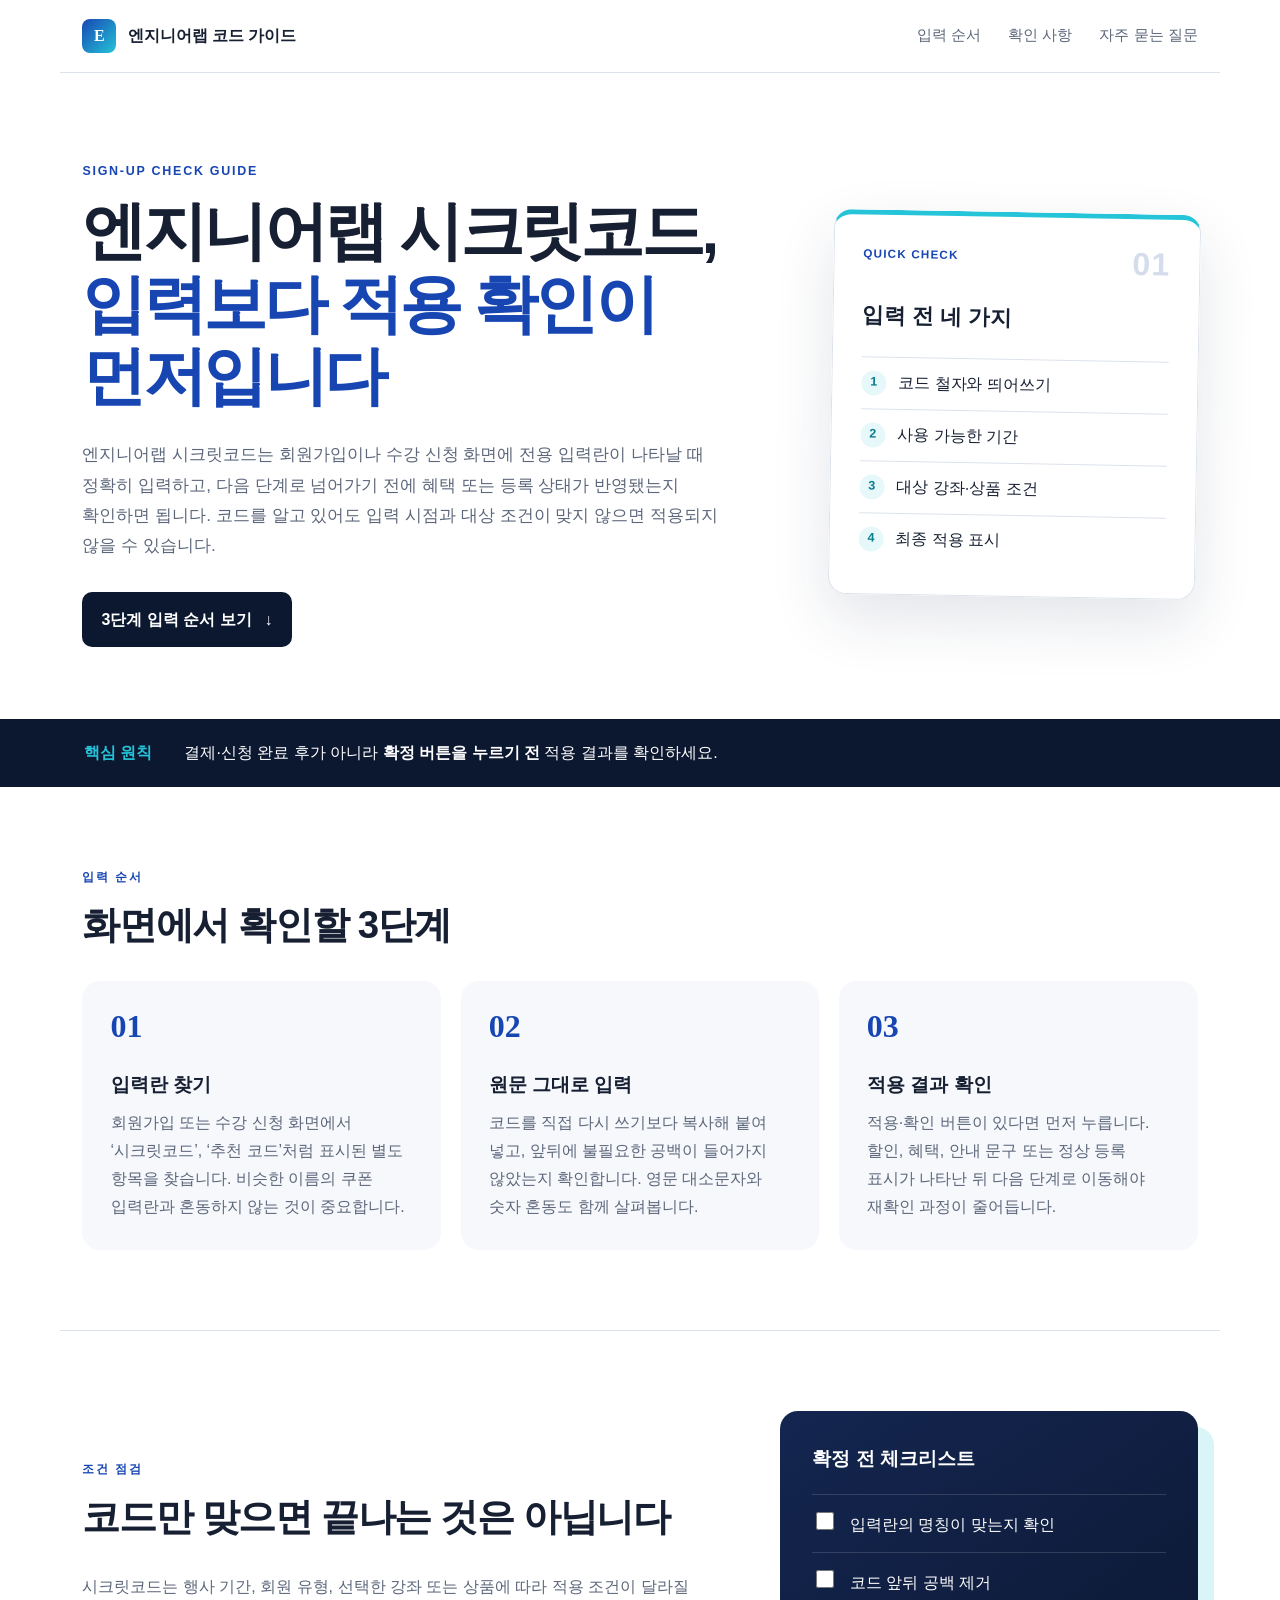
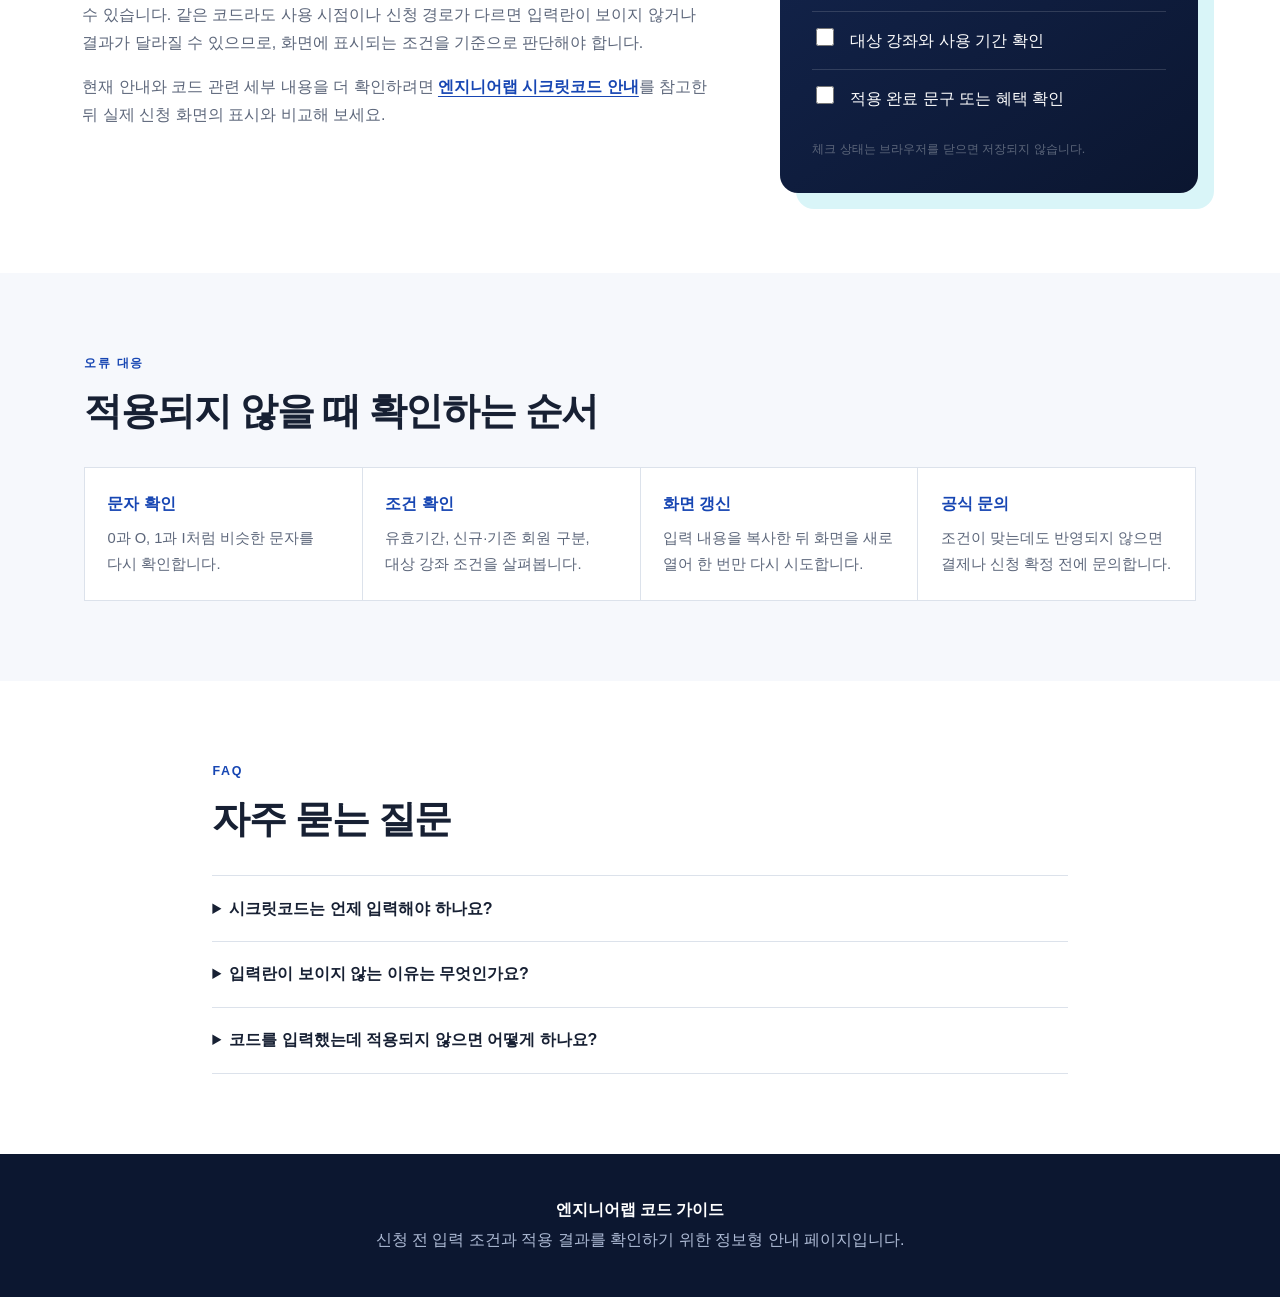
==== index.html @ 51b195df "Add files via upload" ====
<!doctype html>
<html lang="ko">
<head>
  <meta charset="utf-8">
  <meta name="viewport" content="width=device-width, initial-scale=1">
  <title>엔지니어랩 시크릿코드 입력 방법과 확인 순서</title>
  <meta name="description" content="엔지니어랩 시크릿코드를 어디에 입력하는지, 적용 여부는 어떻게 확인하는지, 입력 전에 살펴볼 조건과 오류 발생 시 점검 순서를 한눈에 정리했습니다.">
  <meta name="robots" content="index,follow,max-image-preview:large">
  <link rel="canonical" href="https://engineerlab-secret-code-guide.github.io/">
  <link rel="icon" href="favicon.svg" type="image/svg+xml">
  <meta property="og:type" content="website">
  <meta property="og:locale" content="ko_KR">
  <meta property="og:title" content="엔지니어랩 시크릿코드 입력 방법과 확인 순서">
  <meta property="og:description" content="시크릿코드 입력 위치부터 적용 확인, 오류 점검까지 필요한 순서만 정리했습니다.">
  <meta property="og:url" content="https://engineerlab-secret-code-guide.github.io/">
  <meta name="twitter:card" content="summary">
  <meta name="twitter:title" content="엔지니어랩 시크릿코드 입력 가이드">
  <meta name="twitter:description" content="입력 위치, 적용 확인, 주의사항을 순서대로 확인하세요.">
  <link rel="stylesheet" href="style.css">
  <script type="application/ld+json">
  {
    "@context":"https://schema.org",
    "@type":"WebPage",
    "name":"엔지니어랩 시크릿코드 입력 방법과 확인 순서",
    "url":"https://engineerlab-secret-code-guide.github.io/",
    "description":"엔지니어랩 시크릿코드의 입력 위치와 적용 확인 순서를 정리한 정보 페이지",
    "inLanguage":"ko-KR",
    "mainEntity":{"@type":"FAQPage","mainEntity":[
      {"@type":"Question","name":"시크릿코드는 언제 입력해야 하나요?","acceptedAnswer":{"@type":"Answer","text":"회원가입 또는 수강 신청 과정에서 전용 입력란이 표시될 때 입력합니다. 결제나 신청을 확정하기 전에 적용 상태를 먼저 확인하는 것이 안전합니다."}},
      {"@type":"Question","name":"코드를 입력했는데 적용되지 않으면 어떻게 하나요?","acceptedAnswer":{"@type":"Answer","text":"공백과 철자, 사용 기한, 대상 강좌와 회원 조건을 차례로 확인한 뒤 다시 입력합니다. 조건이 맞는데도 반영되지 않으면 확정 전에 공식 문의처로 확인합니다."}}
    ]}
  }
  </script>
</head>
<body>
  <a class="skip" href="#content">본문 바로가기</a>
  <header class="site-header">
    <a class="brand" href="/" aria-label="엔지니어랩 코드 가이드 홈">
      <span class="brand-mark">E</span><span>엔지니어랩 코드 가이드</span>
    </a>
    <nav aria-label="주요 메뉴">
      <a href="#steps">입력 순서</a><a href="#checks">확인 사항</a><a href="#faq">자주 묻는 질문</a>
    </nav>
  </header>

  <main id="content">
    <section class="hero">
      <div class="hero-copy">
        <p class="eyebrow">SIGN-UP CHECK GUIDE</p>
        <h1>엔지니어랩 시크릿코드,<br><em>입력보다 적용 확인이 먼저입니다</em></h1>
        <p class="lead">엔지니어랩 시크릿코드는 회원가입이나 수강 신청 화면에 전용 입력란이 나타날 때 정확히 입력하고, 다음 단계로 넘어가기 전에 혜택 또는 등록 상태가 반영됐는지 확인하면 됩니다. 코드를 알고 있어도 입력 시점과 대상 조건이 맞지 않으면 적용되지 않을 수 있습니다.</p>
        <a class="button" href="#steps">3단계 입력 순서 보기 <span aria-hidden="true">↓</span></a>
      </div>
      <aside class="quick-card" aria-label="빠른 확인 목록">
        <div class="card-top"><span>QUICK CHECK</span><strong>01</strong></div>
        <p>입력 전 네 가지</p>
        <ul>
          <li><span>1</span>코드 철자와 띄어쓰기</li>
          <li><span>2</span>사용 가능한 기간</li>
          <li><span>3</span>대상 강좌·상품 조건</li>
          <li><span>4</span>최종 적용 표시</li>
        </ul>
      </aside>
    </section>

    <section class="signal" aria-label="핵심 원칙">
      <strong>핵심 원칙</strong>
      <p>결제·신청 완료 후가 아니라 <b>확정 버튼을 누르기 전</b> 적용 결과를 확인하세요.</p>
    </section>

    <section class="section" id="steps">
      <div class="section-head"><p>입력 순서</p><h2>화면에서 확인할 3단계</h2></div>
      <div class="steps">
        <article><span class="num">01</span><h3>입력란 찾기</h3><p>회원가입 또는 수강 신청 화면에서 ‘시크릿코드’, ‘추천 코드’처럼 표시된 별도 항목을 찾습니다. 비슷한 이름의 쿠폰 입력란과 혼동하지 않는 것이 중요합니다.</p></article>
        <article><span class="num">02</span><h3>원문 그대로 입력</h3><p>코드를 직접 다시 쓰기보다 복사해 붙여 넣고, 앞뒤에 불필요한 공백이 들어가지 않았는지 확인합니다. 영문 대소문자와 숫자 혼동도 함께 살펴봅니다.</p></article>
        <article><span class="num">03</span><h3>적용 결과 확인</h3><p>적용·확인 버튼이 있다면 먼저 누릅니다. 할인, 혜택, 안내 문구 또는 정상 등록 표시가 나타난 뒤 다음 단계로 이동해야 재확인 과정이 줄어듭니다.</p></article>
      </div>
    </section>

    <section class="section split" id="checks">
      <div>
        <div class="section-head"><p>조건 점검</p><h2>코드만 맞으면 끝나는 것은 아닙니다</h2></div>
        <p>시크릿코드는 행사 기간, 회원 유형, 선택한 강좌 또는 상품에 따라 적용 조건이 달라질 수 있습니다. 같은 코드라도 사용 시점이나 신청 경로가 다르면 입력란이 보이지 않거나 결과가 달라질 수 있으므로, 화면에 표시되는 조건을 기준으로 판단해야 합니다.</p>
        <p>현재 안내와 코드 관련 세부 내용을 더 확인하려면 <a class="text-link" href="https://engineerlab-guide.netlify.app/secret-code/">엔지니어랩 시크릿코드 안내</a>를 참고한 뒤 실제 신청 화면의 표시와 비교해 보세요.</p>
      </div>
      <div class="check-panel">
        <h3>확정 전 체크리스트</h3>
        <label><input type="checkbox"> 입력란의 명칭이 맞는지 확인</label>
        <label><input type="checkbox"> 코드 앞뒤 공백 제거</label>
        <label><input type="checkbox"> 대상 강좌와 사용 기간 확인</label>
        <label><input type="checkbox"> 적용 완료 문구 또는 혜택 확인</label>
        <p>체크 상태는 브라우저를 닫으면 저장되지 않습니다.</p>
      </div>
    </section>

    <section class="section trouble">
      <div class="section-head"><p>오류 대응</p><h2>적용되지 않을 때 확인하는 순서</h2></div>
      <ol>
        <li><b>문자 확인</b><span>0과 O, 1과 I처럼 비슷한 문자를 다시 확인합니다.</span></li>
        <li><b>조건 확인</b><span>유효기간, 신규·기존 회원 구분, 대상 강좌 조건을 살펴봅니다.</span></li>
        <li><b>화면 갱신</b><span>입력 내용을 복사한 뒤 화면을 새로 열어 한 번만 다시 시도합니다.</span></li>
        <li><b>공식 문의</b><span>조건이 맞는데도 반영되지 않으면 결제나 신청 확정 전에 문의합니다.</span></li>
      </ol>
    </section>

    <section class="section faq" id="faq">
      <div class="section-head"><p>FAQ</p><h2>자주 묻는 질문</h2></div>
      <details><summary>시크릿코드는 언제 입력해야 하나요?</summary><p>회원가입 또는 수강 신청 과정에서 전용 입력란이 표시될 때 입력합니다. 결제나 신청을 확정하기 전에 적용 상태를 확인하세요.</p></details>
      <details><summary>입력란이 보이지 않는 이유는 무엇인가요?</summary><p>신청 경로, 회원 상태, 선택한 강좌 또는 진행 중인 혜택에 따라 입력란이 나타나는 단계가 다를 수 있습니다. 현재 화면의 안내를 먼저 확인하세요.</p></details>
      <details><summary>코드를 입력했는데 적용되지 않으면 어떻게 하나요?</summary><p>공백과 철자, 사용 기한, 대상 조건을 순서대로 확인합니다. 조건이 맞는데도 반영되지 않으면 최종 확정 전에 공식 문의처로 확인하는 편이 안전합니다.</p></details>
    </section>
  </main>

  <footer><p>엔지니어랩 코드 가이드</p><p>신청 전 입력 조건과 적용 결과를 확인하기 위한 정보형 안내 페이지입니다.</p></footer>
</body>
</html>
---- style.css ----
:root{--ink:#172033;--muted:#5d677b;--line:#dce2eb;--paper:#f6f8fc;--blue:#1746b3;--cyan:#25c4d8;--navy:#0c1730;--white:#fff;--radius:18px}*{box-sizing:border-box}html{scroll-behavior:smooth}body{margin:0;color:var(--ink);background:var(--white);font-family:"Pretendard","Noto Sans KR","Apple SD Gothic Neo",sans-serif;line-height:1.75;word-break:keep-all}.skip{position:absolute;left:-9999px}.skip:focus{left:1rem;top:1rem;background:#fff;padding:.7rem 1rem;z-index:10}.site-header{max-width:1160px;margin:auto;padding:1.2rem 1.4rem;display:flex;align-items:center;justify-content:space-between;border-bottom:1px solid var(--line)}.brand{display:flex;gap:.7rem;align-items:center;color:var(--ink);font-weight:800;text-decoration:none}.brand-mark{display:grid;place-items:center;width:34px;height:34px;border-radius:8px;color:#fff;background:linear-gradient(135deg,var(--blue),var(--cyan));font-family:Georgia,serif}.site-header nav{display:flex;gap:1.7rem}.site-header nav a{color:var(--muted);font-size:.92rem;text-decoration:none}.site-header nav a:hover{color:var(--blue)}main{overflow:hidden}.hero{max-width:1160px;margin:auto;padding:5.5rem 1.4rem 4.5rem;display:grid;grid-template-columns:1.55fr .85fr;gap:5rem;align-items:center}.eyebrow,.section-head>p{margin:0 0 .75rem;color:var(--blue);font-size:.78rem;font-weight:900;letter-spacing:.14em}.hero h1{margin:0;font-size:clamp(2.35rem,5vw,4.6rem);line-height:1.13;letter-spacing:-.055em}.hero h1 em{color:var(--blue);font-style:normal}.lead{max-width:760px;margin:1.7rem 0 2rem;color:var(--muted);font-size:1.08rem}.button{display:inline-flex;gap:.8rem;align-items:center;padding:.85rem 1.2rem;color:#fff;background:var(--navy);border-radius:10px;text-decoration:none;font-weight:750}.quick-card{position:relative;padding:1.8rem;border:1px solid var(--line);border-top:5px solid var(--cyan);border-radius:var(--radius);box-shadow:0 24px 60px rgba(22,38,78,.12);transform:rotate(1deg)}.card-top{display:flex;justify-content:space-between;color:var(--blue);font-size:.73rem;font-weight:900;letter-spacing:.1em}.card-top strong{font-size:2rem;line-height:1;color:#d5ddec}.quick-card>p{font-size:1.35rem;font-weight:900}.quick-card ul{list-style:none;margin:0;padding:0}.quick-card li{display:flex;gap:.75rem;align-items:center;padding:.72rem 0;border-top:1px solid var(--line)}.quick-card li span{display:grid;place-items:center;width:25px;height:25px;border-radius:50%;background:#e7f8fb;color:#087d8e;font-size:.78rem;font-weight:900}.signal{background:var(--navy);color:#fff;padding:1.25rem max(1.4rem,calc((100% - 1112px)/2));display:flex;gap:2rem;align-items:center}.signal strong{color:var(--cyan);white-space:nowrap}.signal p{margin:0}.section{max-width:1160px;margin:auto;padding:5rem 1.4rem}.section-head h2{margin:0 0 2rem;font-size:clamp(1.75rem,3vw,2.65rem);line-height:1.25;letter-spacing:-.035em}.steps{display:grid;grid-template-columns:repeat(3,1fr);gap:1.2rem}.steps article{padding:1.7rem;background:var(--paper);border:1px solid transparent;border-radius:var(--radius)}.steps article:hover{border-color:#b6c7ee}.num{font:700 2rem/1 Georgia,serif;color:var(--blue)}.steps h3{margin:1.4rem 0 .5rem;font-size:1.2rem}.steps p{margin:0;color:var(--muted)}.split{display:grid;grid-template-columns:1.2fr .8fr;gap:4.5rem;align-items:center;border-top:1px solid var(--line)}.split>div>p{color:var(--muted)}.text-link{color:var(--blue);font-weight:800;text-underline-offset:4px}.check-panel{padding:2rem;color:#fff;background:linear-gradient(145deg,#142650,#0b1630);border-radius:var(--radius);box-shadow:16px 16px 0 #d9f5f8}.check-panel h3{margin-top:0}.check-panel label{display:block;padding:.85rem 0;border-top:1px solid rgba(255,255,255,.14)}.check-panel input{width:18px;height:18px;margin-right:.7rem;accent-color:var(--cyan)}.check-panel p{margin-bottom:0;color:#aebbd5;font-size:.78rem}.trouble{background:var(--paper);max-width:none;padding-left:max(1.4rem,calc((100% - 1112px)/2));padding-right:max(1.4rem,calc((100% - 1112px)/2))}.trouble ol{counter-reset:item;margin:0;padding:0;display:grid;grid-template-columns:repeat(4,1fr);gap:1px;background:var(--line);border:1px solid var(--line);list-style:none}.trouble li{padding:1.4rem;background:#fff}.trouble li b,.trouble li span{display:block}.trouble li b{margin-bottom:.5rem;color:var(--blue)}.trouble li span{color:var(--muted);font-size:.92rem}.faq{max-width:900px}.faq details{border-top:1px solid var(--line);padding:1.15rem 0}.faq details:last-child{border-bottom:1px solid var(--line)}.faq summary{cursor:pointer;font-weight:850}.faq details p{color:var(--muted);margin:.8rem 0 .2rem}footer{padding:2.5rem 1.4rem;text-align:center;background:var(--navy);color:#aebbd5}footer p{margin:.15rem}footer p:first-child{color:#fff;font-weight:850}@media(max-width:820px){.site-header nav{display:none}.hero{grid-template-columns:1fr;gap:2.4rem;padding-top:3.5rem}.quick-card{transform:none}.steps{grid-template-columns:1fr}.split{grid-template-columns:1fr;gap:2.5rem}.trouble ol{grid-template-columns:1fr 1fr}.signal{align-items:flex-start;gap:1rem}.section{padding-top:3.8rem;padding-bottom:3.8rem}}@media(max-width:520px){body{font-size:16px}.hero h1{font-size:2.45rem}.trouble ol{grid-template-columns:1fr}.signal{display:block}.signal strong{display:block;margin-bottom:.35rem}.check-panel{box-shadow:8px 8px 0 #d9f5f8}}
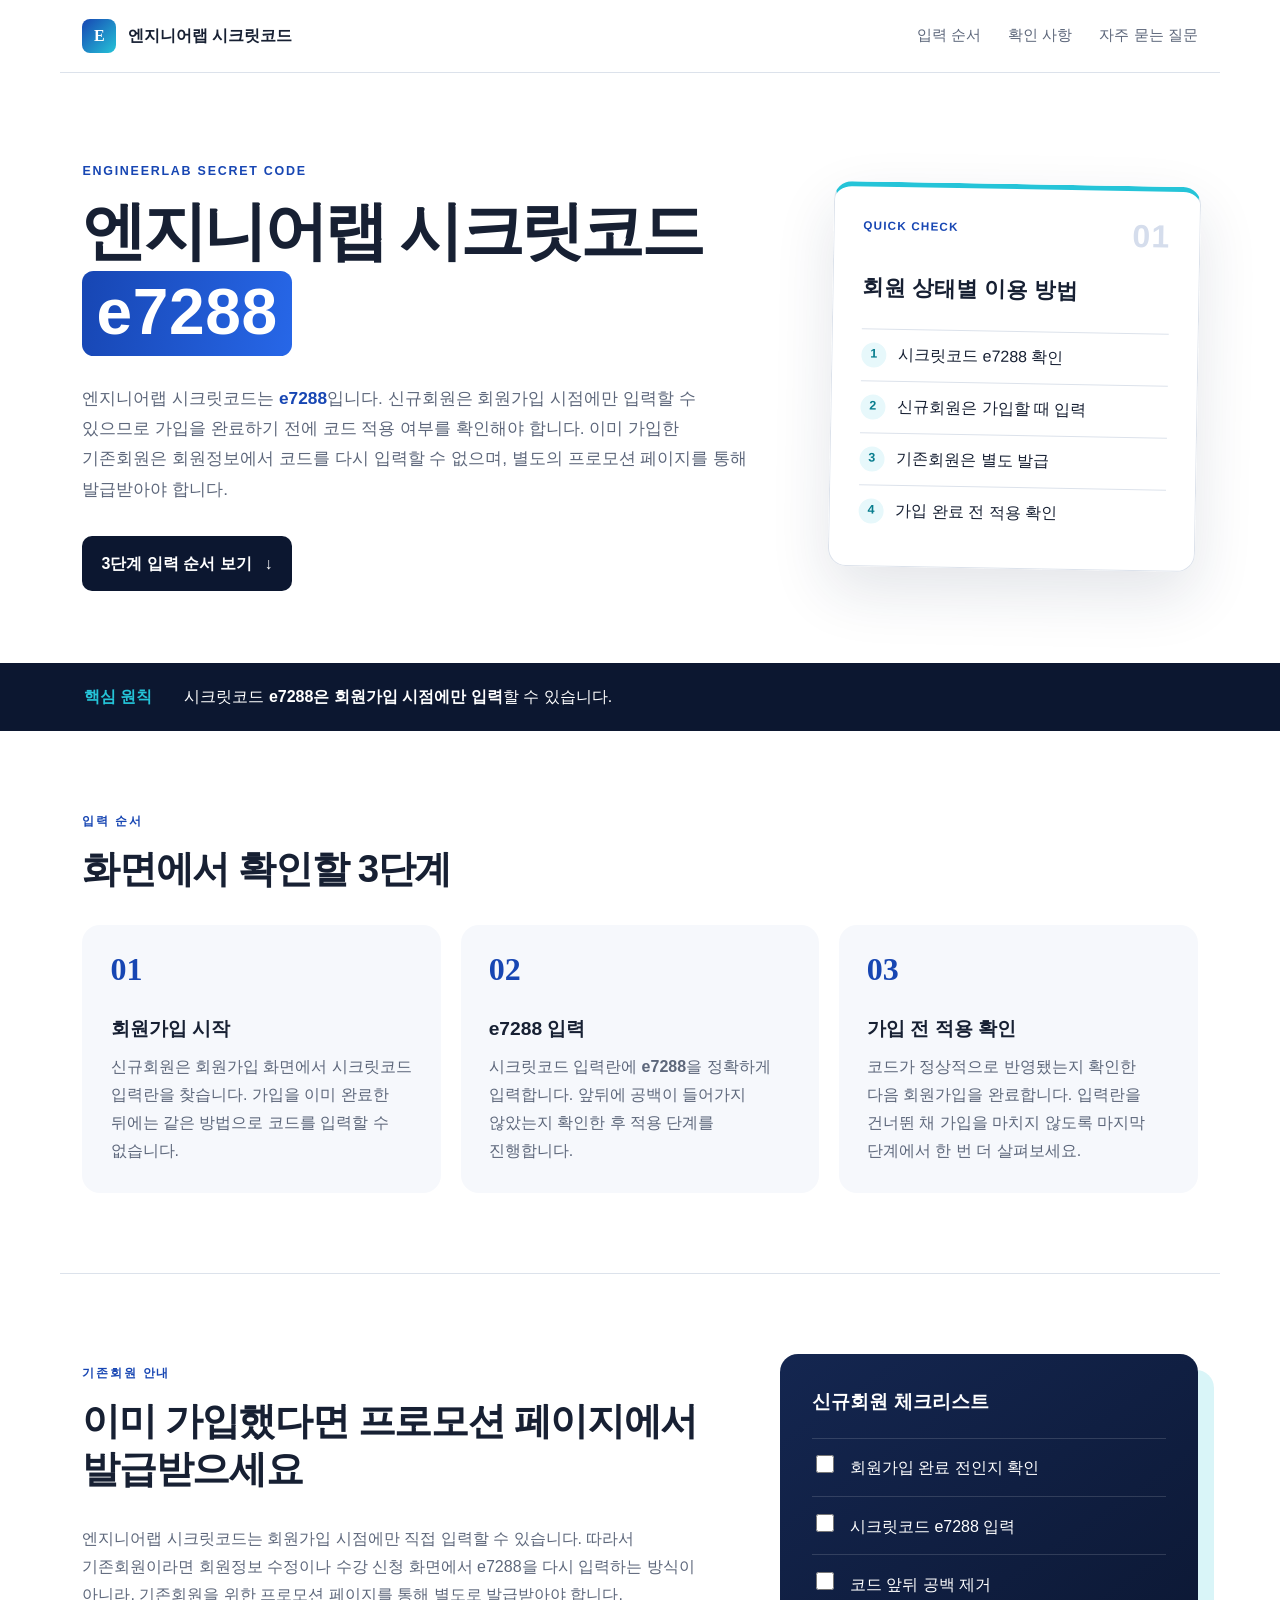
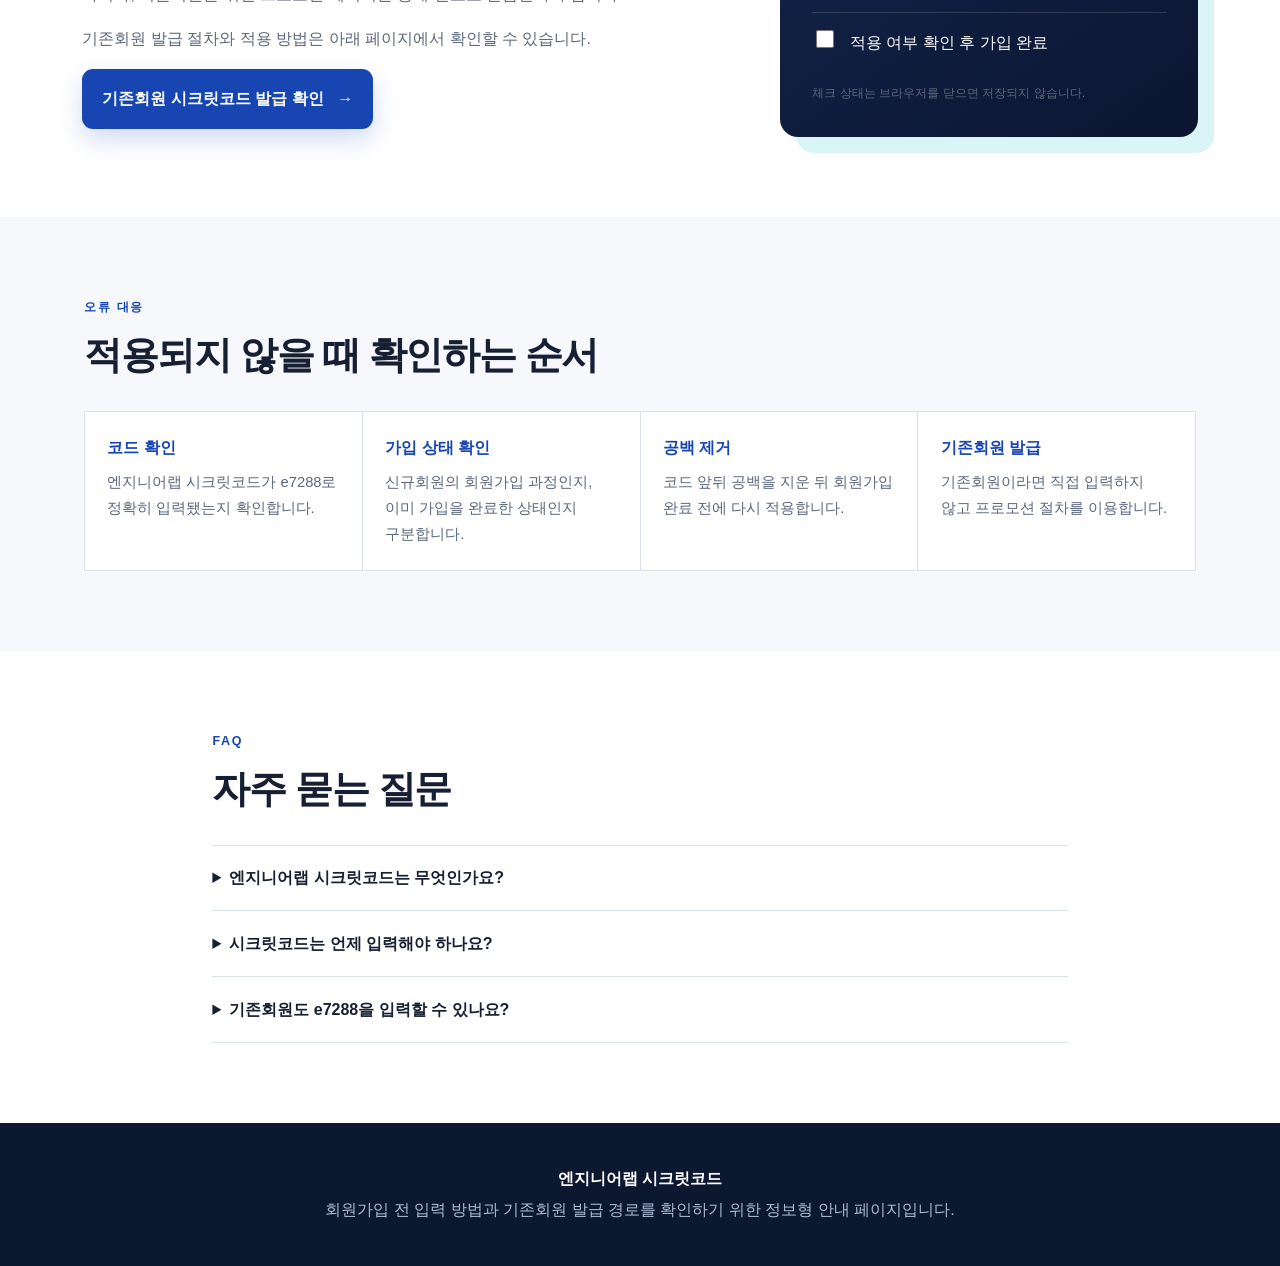
==== commit 7b7af2a8: "Add files via upload" ====
--- a/index.html
+++ b/index.html
@@ -4,30 +4,37 @@
   <meta charset="utf-8">
   <meta name="viewport" content="width=device-width, initial-scale=1">
   <title>엔지니어랩 시크릿코드 입력 방법과 확인 순서</title>
-  <meta name="description" content="엔지니어랩 시크릿코드를 어디에 입력하는지, 적용 여부는 어떻게 확인하는지, 입력 전에 살펴볼 조건과 오류 발생 시 점검 순서를 한눈에 정리했습니다.">
+  <meta name="description" content="엔지니어랩 시크릿코드 e7288의 입력 위치와 적용 시점을 안내합니다. 신규회원은 회원가입 시 입력하고 기존회원은 프로모션 페이지에서 발급받아야 합니다.">
   <meta name="robots" content="index,follow,max-image-preview:large">
   <link rel="canonical" href="https://engineerlab-secret-code-guide.github.io/">
   <link rel="icon" href="favicon.svg" type="image/svg+xml">
   <meta property="og:type" content="website">
   <meta property="og:locale" content="ko_KR">
   <meta property="og:title" content="엔지니어랩 시크릿코드 입력 방법과 확인 순서">
-  <meta property="og:description" content="시크릿코드 입력 위치부터 적용 확인, 오류 점검까지 필요한 순서만 정리했습니다.">
+  <meta property="og:description" content="엔지니어랩 시크릿코드 e7288 입력 방법과 기존회원 발급 경로를 확인하세요.">
   <meta property="og:url" content="https://engineerlab-secret-code-guide.github.io/">
   <meta name="twitter:card" content="summary">
   <meta name="twitter:title" content="엔지니어랩 시크릿코드 입력 가이드">
   <meta name="twitter:description" content="입력 위치, 적용 확인, 주의사항을 순서대로 확인하세요.">
   <link rel="stylesheet" href="style.css">
+  <style>
+    .code-highlight{display:inline-block;margin-top:.2rem;padding:.08em .22em .12em;color:#fff!important;background:linear-gradient(100deg,#1746b3,#2767e8);border-radius:.18em;letter-spacing:.01em}
+    .lead strong{color:#1746b3}
+    .cta-note{margin-bottom:1rem}
+    .promo-button{display:inline-flex;align-items:center;gap:.85rem;padding:1rem 1.25rem;color:#fff;background:#1746b3;border-radius:11px;text-decoration:none;font-weight:850;box-shadow:0 10px 24px rgba(23,70,179,.2);transition:transform .2s,background .2s}
+    .promo-button:hover{background:#103b9d;transform:translateY(-2px)}
+  </style>
   <script type="application/ld+json">
   {
     "@context":"https://schema.org",
     "@type":"WebPage",
     "name":"엔지니어랩 시크릿코드 입력 방법과 확인 순서",
     "url":"https://engineerlab-secret-code-guide.github.io/",
-    "description":"엔지니어랩 시크릿코드의 입력 위치와 적용 확인 순서를 정리한 정보 페이지",
+    "description":"엔지니어랩 시크릿코드 e7288의 회원가입 입력 방법과 기존회원 발급 경로를 정리한 정보 페이지",
     "inLanguage":"ko-KR",
     "mainEntity":{"@type":"FAQPage","mainEntity":[
-      {"@type":"Question","name":"시크릿코드는 언제 입력해야 하나요?","acceptedAnswer":{"@type":"Answer","text":"회원가입 또는 수강 신청 과정에서 전용 입력란이 표시될 때 입력합니다. 결제나 신청을 확정하기 전에 적용 상태를 먼저 확인하는 것이 안전합니다."}},
-      {"@type":"Question","name":"코드를 입력했는데 적용되지 않으면 어떻게 하나요?","acceptedAnswer":{"@type":"Answer","text":"공백과 철자, 사용 기한, 대상 강좌와 회원 조건을 차례로 확인한 뒤 다시 입력합니다. 조건이 맞는데도 반영되지 않으면 확정 전에 공식 문의처로 확인합니다."}}
+      {"@type":"Question","name":"엔지니어랩 시크릿코드는 무엇인가요?","acceptedAnswer":{"@type":"Answer","text":"엔지니어랩 시크릿코드는 e7288이며 신규회원은 회원가입 시점에 입력할 수 있습니다."}},
+      {"@type":"Question","name":"기존회원도 시크릿코드를 입력할 수 있나요?","acceptedAnswer":{"@type":"Answer","text":"기존회원은 회원가입 단계로 돌아가 입력할 수 없으므로 별도의 프로모션 페이지를 통해 발급받아야 합니다."}}
     ]}
   }
   </script>
@@ -35,8 +42,8 @@
 <body>
   <a class="skip" href="#content">본문 바로가기</a>
   <header class="site-header">
-    <a class="brand" href="/" aria-label="엔지니어랩 코드 가이드 홈">
-      <span class="brand-mark">E</span><span>엔지니어랩 코드 가이드</span>
+    <a class="brand" href="/" aria-label="엔지니어랩 시크릿코드 홈">
+      <span class="brand-mark">E</span><span>엔지니어랩 시크릿코드</span>
     </a>
     <nav aria-label="주요 메뉴">
       <a href="#steps">입력 순서</a><a href="#checks">확인 사항</a><a href="#faq">자주 묻는 질문</a>
@@ -46,49 +53,50 @@
   <main id="content">
     <section class="hero">
       <div class="hero-copy">
-        <p class="eyebrow">SIGN-UP CHECK GUIDE</p>
-        <h1>엔지니어랩 시크릿코드,<br><em>입력보다 적용 확인이 먼저입니다</em></h1>
-        <p class="lead">엔지니어랩 시크릿코드는 회원가입이나 수강 신청 화면에 전용 입력란이 나타날 때 정확히 입력하고, 다음 단계로 넘어가기 전에 혜택 또는 등록 상태가 반영됐는지 확인하면 됩니다. 코드를 알고 있어도 입력 시점과 대상 조건이 맞지 않으면 적용되지 않을 수 있습니다.</p>
+        <p class="eyebrow">ENGINEERLAB SECRET CODE</p>
+        <h1>엔지니어랩 시크릿코드<br><em class="code-highlight">e7288</em></h1>
+        <p class="lead">엔지니어랩 시크릿코드는 <strong>e7288</strong>입니다. 신규회원은 회원가입 시점에만 입력할 수 있으므로 가입을 완료하기 전에 코드 적용 여부를 확인해야 합니다. 이미 가입한 기존회원은 회원정보에서 코드를 다시 입력할 수 없으며, 별도의 프로모션 페이지를 통해 발급받아야 합니다.</p>
         <a class="button" href="#steps">3단계 입력 순서 보기 <span aria-hidden="true">↓</span></a>
       </div>
       <aside class="quick-card" aria-label="빠른 확인 목록">
         <div class="card-top"><span>QUICK CHECK</span><strong>01</strong></div>
-        <p>입력 전 네 가지</p>
+        <p>회원 상태별 이용 방법</p>
         <ul>
-          <li><span>1</span>코드 철자와 띄어쓰기</li>
-          <li><span>2</span>사용 가능한 기간</li>
-          <li><span>3</span>대상 강좌·상품 조건</li>
-          <li><span>4</span>최종 적용 표시</li>
+          <li><span>1</span>시크릿코드 e7288 확인</li>
+          <li><span>2</span>신규회원은 가입할 때 입력</li>
+          <li><span>3</span>기존회원은 별도 발급</li>
+          <li><span>4</span>가입 완료 전 적용 확인</li>
         </ul>
       </aside>
     </section>
 
     <section class="signal" aria-label="핵심 원칙">
       <strong>핵심 원칙</strong>
-      <p>결제·신청 완료 후가 아니라 <b>확정 버튼을 누르기 전</b> 적용 결과를 확인하세요.</p>
+      <p>시크릿코드 <b>e7288은 회원가입 시점에만 입력</b>할 수 있습니다.</p>
     </section>
 
     <section class="section" id="steps">
       <div class="section-head"><p>입력 순서</p><h2>화면에서 확인할 3단계</h2></div>
       <div class="steps">
-        <article><span class="num">01</span><h3>입력란 찾기</h3><p>회원가입 또는 수강 신청 화면에서 ‘시크릿코드’, ‘추천 코드’처럼 표시된 별도 항목을 찾습니다. 비슷한 이름의 쿠폰 입력란과 혼동하지 않는 것이 중요합니다.</p></article>
-        <article><span class="num">02</span><h3>원문 그대로 입력</h3><p>코드를 직접 다시 쓰기보다 복사해 붙여 넣고, 앞뒤에 불필요한 공백이 들어가지 않았는지 확인합니다. 영문 대소문자와 숫자 혼동도 함께 살펴봅니다.</p></article>
-        <article><span class="num">03</span><h3>적용 결과 확인</h3><p>적용·확인 버튼이 있다면 먼저 누릅니다. 할인, 혜택, 안내 문구 또는 정상 등록 표시가 나타난 뒤 다음 단계로 이동해야 재확인 과정이 줄어듭니다.</p></article>
+        <article><span class="num">01</span><h3>회원가입 시작</h3><p>신규회원은 회원가입 화면에서 시크릿코드 입력란을 찾습니다. 가입을 이미 완료한 뒤에는 같은 방법으로 코드를 입력할 수 없습니다.</p></article>
+        <article><span class="num">02</span><h3>e7288 입력</h3><p>시크릿코드 입력란에 <strong>e7288</strong>을 정확하게 입력합니다. 앞뒤에 공백이 들어가지 않았는지 확인한 후 적용 단계를 진행합니다.</p></article>
+        <article><span class="num">03</span><h3>가입 전 적용 확인</h3><p>코드가 정상적으로 반영됐는지 확인한 다음 회원가입을 완료합니다. 입력란을 건너뛴 채 가입을 마치지 않도록 마지막 단계에서 한 번 더 살펴보세요.</p></article>
       </div>
     </section>
 
     <section class="section split" id="checks">
       <div>
-        <div class="section-head"><p>조건 점검</p><h2>코드만 맞으면 끝나는 것은 아닙니다</h2></div>
-        <p>시크릿코드는 행사 기간, 회원 유형, 선택한 강좌 또는 상품에 따라 적용 조건이 달라질 수 있습니다. 같은 코드라도 사용 시점이나 신청 경로가 다르면 입력란이 보이지 않거나 결과가 달라질 수 있으므로, 화면에 표시되는 조건을 기준으로 판단해야 합니다.</p>
-        <p>현재 안내와 코드 관련 세부 내용을 더 확인하려면 <a class="text-link" href="https://engineerlab-guide.netlify.app/secret-code/">엔지니어랩 시크릿코드 안내</a>를 참고한 뒤 실제 신청 화면의 표시와 비교해 보세요.</p>
+        <div class="section-head"><p>기존회원 안내</p><h2>이미 가입했다면 프로모션 페이지에서 발급받으세요</h2></div>
+        <p>엔지니어랩 시크릿코드는 회원가입 시점에만 직접 입력할 수 있습니다. 따라서 기존회원이라면 회원정보 수정이나 수강 신청 화면에서 e7288을 다시 입력하는 방식이 아니라, 기존회원을 위한 프로모션 페이지를 통해 별도로 발급받아야 합니다.</p>
+        <p class="cta-note">기존회원 발급 절차와 적용 방법은 아래 페이지에서 확인할 수 있습니다.</p>
+        <a class="promo-button" href="https://engineerlab-guide.netlify.app/secret-code/">기존회원 시크릿코드 발급 확인 <span aria-hidden="true">→</span></a>
       </div>
       <div class="check-panel">
-        <h3>확정 전 체크리스트</h3>
-        <label><input type="checkbox"> 입력란의 명칭이 맞는지 확인</label>
+        <h3>신규회원 체크리스트</h3>
+        <label><input type="checkbox"> 회원가입 완료 전인지 확인</label>
+        <label><input type="checkbox"> 시크릿코드 e7288 입력</label>
         <label><input type="checkbox"> 코드 앞뒤 공백 제거</label>
-        <label><input type="checkbox"> 대상 강좌와 사용 기간 확인</label>
-        <label><input type="checkbox"> 적용 완료 문구 또는 혜택 확인</label>
+        <label><input type="checkbox"> 적용 여부 확인 후 가입 완료</label>
         <p>체크 상태는 브라우저를 닫으면 저장되지 않습니다.</p>
       </div>
     </section>
@@ -96,21 +104,21 @@
     <section class="section trouble">
       <div class="section-head"><p>오류 대응</p><h2>적용되지 않을 때 확인하는 순서</h2></div>
       <ol>
-        <li><b>문자 확인</b><span>0과 O, 1과 I처럼 비슷한 문자를 다시 확인합니다.</span></li>
-        <li><b>조건 확인</b><span>유효기간, 신규·기존 회원 구분, 대상 강좌 조건을 살펴봅니다.</span></li>
-        <li><b>화면 갱신</b><span>입력 내용을 복사한 뒤 화면을 새로 열어 한 번만 다시 시도합니다.</span></li>
-        <li><b>공식 문의</b><span>조건이 맞는데도 반영되지 않으면 결제나 신청 확정 전에 문의합니다.</span></li>
+        <li><b>코드 확인</b><span>엔지니어랩 시크릿코드가 e7288로 정확히 입력됐는지 확인합니다.</span></li>
+        <li><b>가입 상태 확인</b><span>신규회원의 회원가입 과정인지, 이미 가입을 완료한 상태인지 구분합니다.</span></li>
+        <li><b>공백 제거</b><span>코드 앞뒤 공백을 지운 뒤 회원가입 완료 전에 다시 적용합니다.</span></li>
+        <li><b>기존회원 발급</b><span>기존회원이라면 직접 입력하지 않고 프로모션 절차를 이용합니다.</span></li>
       </ol>
     </section>
 
     <section class="section faq" id="faq">
       <div class="section-head"><p>FAQ</p><h2>자주 묻는 질문</h2></div>
-      <details><summary>시크릿코드는 언제 입력해야 하나요?</summary><p>회원가입 또는 수강 신청 과정에서 전용 입력란이 표시될 때 입력합니다. 결제나 신청을 확정하기 전에 적용 상태를 확인하세요.</p></details>
-      <details><summary>입력란이 보이지 않는 이유는 무엇인가요?</summary><p>신청 경로, 회원 상태, 선택한 강좌 또는 진행 중인 혜택에 따라 입력란이 나타나는 단계가 다를 수 있습니다. 현재 화면의 안내를 먼저 확인하세요.</p></details>
-      <details><summary>코드를 입력했는데 적용되지 않으면 어떻게 하나요?</summary><p>공백과 철자, 사용 기한, 대상 조건을 순서대로 확인합니다. 조건이 맞는데도 반영되지 않으면 최종 확정 전에 공식 문의처로 확인하는 편이 안전합니다.</p></details>
+      <details><summary>엔지니어랩 시크릿코드는 무엇인가요?</summary><p>엔지니어랩 시크릿코드는 <strong>e7288</strong>입니다. 신규회원이 회원가입을 진행할 때 입력할 수 있습니다.</p></details>
+      <details><summary>시크릿코드는 언제 입력해야 하나요?</summary><p>회원가입 시점에만 입력할 수 있습니다. 가입을 완료하기 전에 e7288을 입력하고 정상 적용 여부를 확인하세요.</p></details>
+      <details><summary>기존회원도 e7288을 입력할 수 있나요?</summary><p>기존회원은 회원가입 화면에서 직접 입력할 수 없습니다. 별도의 프로모션 페이지를 통해 시크릿코드를 발급받아야 합니다.</p></details>
     </section>
   </main>
 
-  <footer><p>엔지니어랩 코드 가이드</p><p>신청 전 입력 조건과 적용 결과를 확인하기 위한 정보형 안내 페이지입니다.</p></footer>
+  <footer><p>엔지니어랩 시크릿코드</p><p>회원가입 전 입력 방법과 기존회원 발급 경로를 확인하기 위한 정보형 안내 페이지입니다.</p></footer>
 </body>
 </html>
